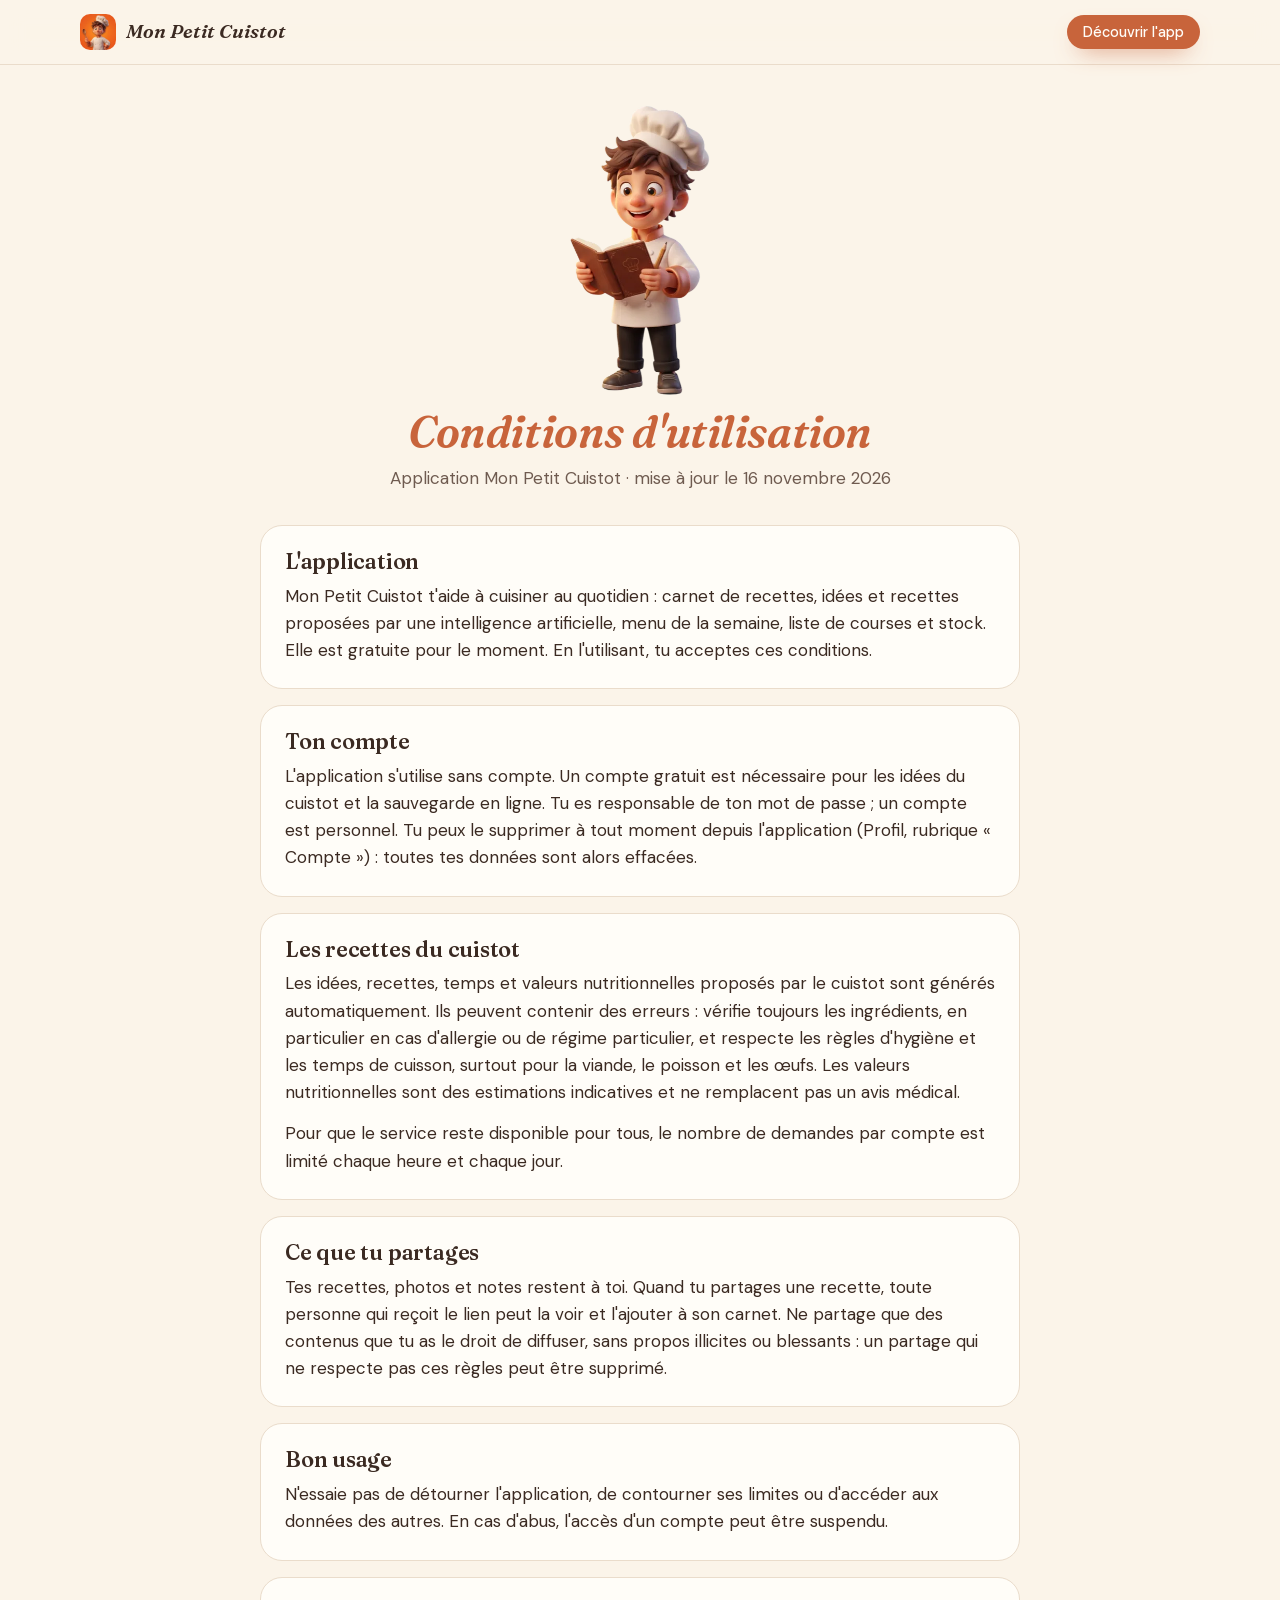
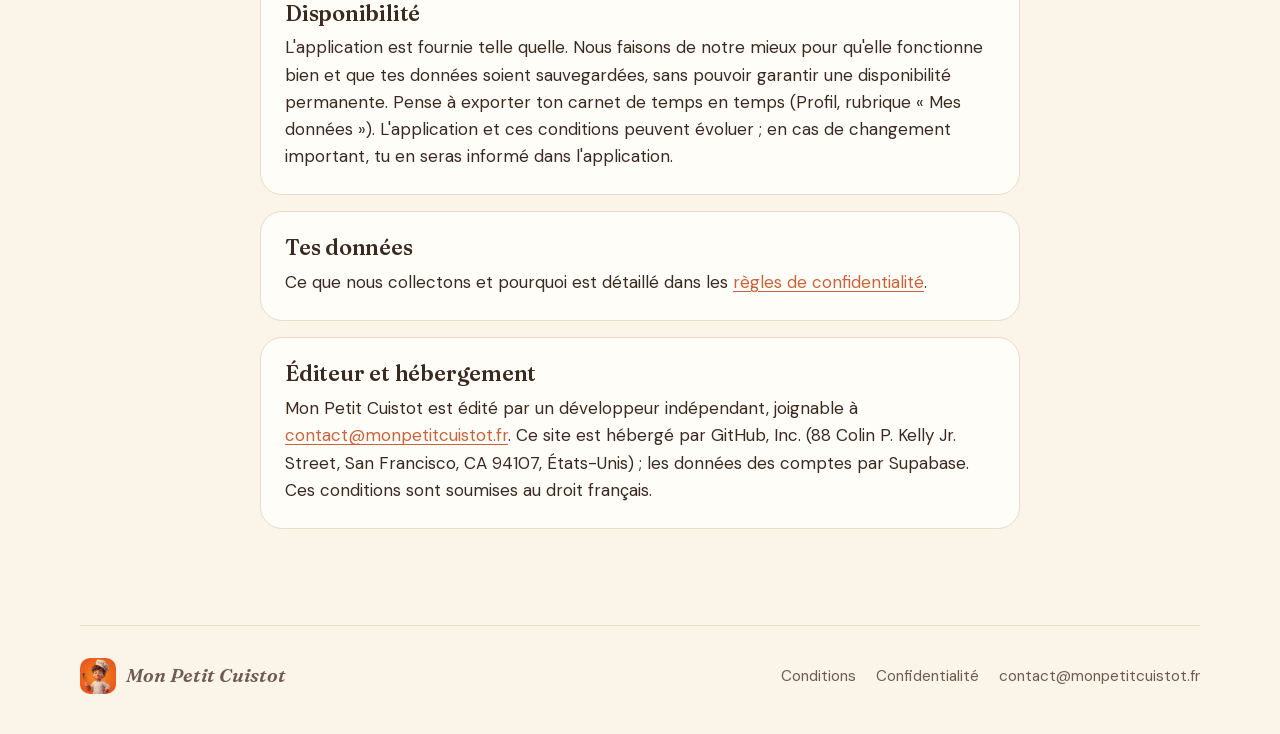
==== conditions.html @ 51877a73 "Partage par lien avec la recette affichée, conditions d'utilisation, maquette du générateur Co-Autho" ====
<!doctype html>
<html lang="fr">
<head>
  <meta charset="utf-8">
  <meta name="viewport" content="width=device-width, initial-scale=1">
  <title>Conditions d'utilisation · Mon Petit Cuistot</title>
  <meta name="description" content="Conditions d'utilisation de l'application Mon Petit Cuistot.">
  <link rel="canonical" href="https://monpetitcuistot.fr/conditions.html">
  <meta name="theme-color" content="#fbf4e9" media="(prefers-color-scheme: light)">
  <meta name="theme-color" content="#1c1512" media="(prefers-color-scheme: dark)">
  <link rel="icon" type="image/png" href="img/favicon.png">
  <link rel="apple-touch-icon" href="img/apple-touch-icon.png">
  <link rel="stylesheet" href="style.css">
</head>
<body>
  <header class="nav defile">
    <div class="conteneur">
      <a class="marque" href="./"><img src="img/icone.webp" alt="" width="36" height="36">Mon Petit Cuistot</a>
      <nav class="nav-liens"><a class="bouton petit" href="./">Découvrir l'app</a></nav>
    </div>
  </header>
  <main class="page">
    <header class="entete">
      <img src="img/cuistot-reading.webp" alt="Le petit cuistot lit attentivement" width="140" height="290">
      <h1>Conditions d'utilisation</h1>
      <p class="sous-titre">Application Mon Petit Cuistot · mise à jour le 16 novembre 2026</p>
    </header>

    <section class="carte">
      <h2>L'application</h2>
      <p>Mon Petit Cuistot t'aide à cuisiner au quotidien : carnet de recettes, idées et recettes proposées par une intelligence artificielle, menu de la semaine, liste de courses et stock. Elle est gratuite pour le moment. En l'utilisant, tu acceptes ces conditions.</p>
    </section>

    <section class="carte">
      <h2>Ton compte</h2>
      <p>L'application s'utilise sans compte. Un compte gratuit est nécessaire pour les idées du cuistot et la sauvegarde en ligne. Tu es responsable de ton mot de passe ; un compte est personnel. Tu peux le supprimer à tout moment depuis l'application (Profil, rubrique « Compte ») : toutes tes données sont alors effacées.</p>
    </section>

    <section class="carte">
      <h2>Les recettes du cuistot</h2>
      <p>Les idées, recettes, temps et valeurs nutritionnelles proposés par le cuistot sont générés automatiquement. Ils peuvent contenir des erreurs : vérifie toujours les ingrédients, en particulier en cas d'allergie ou de régime particulier, et respecte les règles d'hygiène et les temps de cuisson, surtout pour la viande, le poisson et les œufs. Les valeurs nutritionnelles sont des estimations indicatives et ne remplacent pas un avis médical.</p>
      <p>Pour que le service reste disponible pour tous, le nombre de demandes par compte est limité chaque heure et chaque jour.</p>
    </section>

    <section class="carte">
      <h2>Ce que tu partages</h2>
      <p>Tes recettes, photos et notes restent à toi. Quand tu partages une recette, toute personne qui reçoit le lien peut la voir et l'ajouter à son carnet. Ne partage que des contenus que tu as le droit de diffuser, sans propos illicites ou blessants : un partage qui ne respecte pas ces règles peut être supprimé.</p>
    </section>

    <section class="carte">
      <h2>Bon usage</h2>
      <p>N'essaie pas de détourner l'application, de contourner ses limites ou d'accéder aux données des autres. En cas d'abus, l'accès d'un compte peut être suspendu.</p>
    </section>

    <section class="carte">
      <h2>Disponibilité</h2>
      <p>L'application est fournie telle quelle. Nous faisons de notre mieux pour qu'elle fonctionne bien et que tes données soient sauvegardées, sans pouvoir garantir une disponibilité permanente. Pense à exporter ton carnet de temps en temps (Profil, rubrique « Mes données »). L'application et ces conditions peuvent évoluer ; en cas de changement important, tu en seras informé dans l'application.</p>
    </section>

    <section class="carte">
      <h2>Tes données</h2>
      <p>Ce que nous collectons et pourquoi est détaillé dans les <a href="confidentialite.html">règles de confidentialité</a>.</p>
    </section>

    <section class="carte">
      <h2>Éditeur et hébergement</h2>
      <p>Mon Petit Cuistot est édité par un développeur indépendant, joignable à <a href="mailto:contact@monpetitcuistot.fr">contact@monpetitcuistot.fr</a>. Ce site est hébergé par GitHub, Inc. (88 Colin P. Kelly Jr. Street, San Francisco, CA 94107, États-Unis) ; les données des comptes par Supabase. Ces conditions sont soumises au droit français.</p>
    </section>

  </main>
  <footer class="pied">
    <div class="conteneur">
      <a class="marque" href="./"><img src="img/icone.webp" alt="" width="36" height="36" loading="lazy">Mon Petit Cuistot</a>
      <nav aria-label="Liens utiles"><a href="conditions.html">Conditions</a><a href="confidentialite.html">Confidentialité</a><a href="mailto:contact@monpetitcuistot.fr">contact@monpetitcuistot.fr</a></nav>
    </div>
  </footer>
</body>
</html>
---- style.css ----
/* Mon Petit Cuistot — charte « Bistrot Gourmand » (comme l'app : lib/core/theme/). */

@font-face { font-family: "Fraunces"; font-weight: 600; font-style: normal; font-display: swap; src: url("fonts/Fraunces-SemiBold.woff2") format("woff2"); }
@font-face { font-family: "Fraunces"; font-weight: 600; font-style: italic; font-display: swap; src: url("fonts/Fraunces-SemiBoldItalic.woff2") format("woff2"); }
@font-face { font-family: "Fraunces"; font-weight: 700; font-style: normal; font-display: swap; src: url("fonts/Fraunces-Bold.woff2") format("woff2"); }
@font-face { font-family: "DM Sans"; font-weight: 400; font-style: normal; font-display: swap; src: url("fonts/DMSans-Regular.woff2") format("woff2"); }
@font-face { font-family: "DM Sans"; font-weight: 500; font-style: normal; font-display: swap; src: url("fonts/DMSans-Medium.woff2") format("woff2"); }
@font-face { font-family: "DM Sans"; font-weight: 700; font-style: normal; font-display: swap; src: url("fonts/DMSans-Bold.woff2") format("woff2"); }

:root {
  color-scheme: light dark;
  --creme: #fbf4e9;
  --papier: #fffdf8;
  --surface: #f4eadb;
  --cuivre: #c8643b;
  --cuivre-fonce: #a34d2a;
  --cuivre-clair: #f6e3d6;
  --chocolat: #3b2a22;
  --secondaire: #6f5b50;
  --discret: #9a8678;
  --bordure: #eadccb;
  --sauge: #6f8f61;
  --sauge-clair: #e4ebdd;
  --moutarde: #c98f1e;
  --moutarde-clair: #f8eacb;
  --ardoise: #5e7c8a;
  --ardoise-clair: #dde6ea;
  --brique: #b23a2e;
  --brique-clair: #f5deda;
  --tableau: #2c3430;
  --craie: #f3eee4;
  --ombre: 0 24px 60px -24px rgba(59, 42, 34, 0.35);
  --titre: "Fraunces", Georgia, "Times New Roman", serif;
  --texte: "DM Sans", -apple-system, BlinkMacSystemFont, "Segoe UI", Roboto, sans-serif;
}
@media (prefers-color-scheme: dark) {
  :root {
    --creme: #1c1512;
    --papier: #29201b;
    --surface: #33281f;
    --cuivre: #e08257;
    --cuivre-fonce: #f2a781;
    --cuivre-clair: #4a2d20;
    --chocolat: #f4e8d8;
    --secondaire: #c9b8a6;
    --discret: #9a8a7c;
    --bordure: #3f322a;
    --sauge: #9dba8f;
    --sauge-clair: #2d3a28;
    --moutarde: #ebbc5e;
    --moutarde-clair: #433520;
    --ardoise: #8faebb;
    --ardoise-clair: #26353c;
    --brique: #e77565;
    --brique-clair: #4b2420;
    --tableau: #232a27;
    --craie: #efe8dc;
    --ombre: 0 24px 60px -24px rgba(0, 0, 0, 0.7);
  }
}

* { box-sizing: border-box; }
html { scroll-behavior: smooth; -webkit-text-size-adjust: 100%; }
body {
  margin: 0;
  background: var(--creme);
  color: var(--chocolat);
  font: 400 17px/1.6 var(--texte);
  overflow-x: hidden;
}
img { max-width: 100%; height: auto; display: block; }
a { color: var(--cuivre); text-underline-offset: 3px; }
a:hover { color: var(--cuivre-fonce); }
h1, h2, h3 { font-family: var(--titre); font-weight: 600; line-height: 1.15; margin: 0; letter-spacing: -0.01em; }
p { margin: 0 0 14px; }
:focus-visible { outline: 3px solid var(--cuivre); outline-offset: 3px; border-radius: 8px; }
.sr-only { position: absolute; width: 1px; height: 1px; overflow: hidden; clip: rect(0 0 0 0); white-space: nowrap; }

.conteneur { width: min(1120px, 100% - 32px); margin-inline: auto; }
.surtitre {
  display: inline-block;
  font: 700 0.78rem/1 var(--texte);
  letter-spacing: 0.16em;
  text-transform: uppercase;
  color: var(--cuivre);
  margin-bottom: 14px;
}
.accroche { font-style: italic; color: var(--cuivre); }
.souligne { background: linear-gradient(transparent 62%, var(--moutarde-clair) 62%, var(--moutarde-clair) 92%, transparent 92%); padding: 0 2px; }

/* ------------------------------------------------------------ Navigation */
.nav {
  position: sticky; top: 0; z-index: 20;
  background: color-mix(in srgb, var(--creme) 86%, transparent);
  backdrop-filter: saturate(1.4) blur(12px);
  -webkit-backdrop-filter: saturate(1.4) blur(12px);
  border-bottom: 1px solid transparent;
  transition: border-color 0.3s;
}
.nav.defile { border-bottom-color: var(--bordure); }
.nav .conteneur { display: flex; align-items: center; justify-content: space-between; height: 64px; gap: 16px; }
.marque { display: flex; align-items: center; gap: 10px; text-decoration: none; color: var(--chocolat); font: italic 600 1.2rem/1 var(--titre); }
.marque img { width: 36px; height: 36px; border-radius: 10px; }
.nav-liens { display: flex; align-items: center; gap: 22px; }
.nav-liens a { color: var(--secondaire); text-decoration: none; font-weight: 500; font-size: 0.95rem; }
.nav-liens a:hover { color: var(--cuivre); }
.nav-liens .bouton { color: var(--papier); }
@media (max-width: 760px) { .nav-liens a:not(.bouton) { display: none; } }

/* ------------------------------------------------------------ Boutons */
.bouton {
  display: inline-flex; align-items: center; justify-content: center; gap: 10px;
  font: 700 1rem/1 var(--texte);
  padding: 15px 24px; border-radius: 999px; border: 0; cursor: pointer;
  background: var(--cuivre); color: var(--papier); text-decoration: none;
  box-shadow: 0 10px 24px -12px var(--cuivre);
  transition: transform 0.2s, background 0.2s, box-shadow 0.2s;
}
.bouton:hover { background: var(--cuivre-fonce); color: var(--papier); transform: translateY(-2px); }
@media (prefers-color-scheme: dark) { .bouton, .bouton:hover { color: #1c1512; } .nav-liens .bouton { color: #1c1512; } }
.bouton.petit { padding: 10px 16px; font-size: 0.9rem; }
.bouton.contour { background: transparent; color: var(--chocolat); border: 1.5px solid var(--bordure); box-shadow: none; }
.bouton.contour:hover { border-color: var(--cuivre); color: var(--cuivre); }
.bouton svg { width: 20px; height: 20px; flex: none; }

.stores { display: flex; flex-wrap: wrap; gap: 12px; margin-top: 28px; }
.store {
  display: flex; align-items: center; gap: 12px;
  padding: 10px 18px 10px 14px; border-radius: 16px;
  background: var(--chocolat); color: var(--creme); text-decoration: none;
}
.store svg { width: 26px; height: 26px; flex: none; }
.store small { display: block; font-size: 0.7rem; opacity: 0.75; letter-spacing: 0.04em; text-transform: uppercase; }
.store strong { display: block; font: 600 1.05rem/1.2 var(--texte); }
.store:hover { color: var(--creme); }
.bientot { margin-top: 12px; color: var(--secondaire); font-size: 0.92rem; }

/* ------------------------------------------------------------ Héros */
.heros { position: relative; padding: 48px 0 80px; }
.heros .conteneur { display: grid; grid-template-columns: 1.05fr 0.95fr; align-items: center; gap: 48px; }
.heros h1 { font-size: clamp(2.5rem, 6vw, 4.3rem); font-weight: 700; }
.heros h1 em { font-weight: 600; color: var(--cuivre); }
.heros .intro { font-size: 1.18rem; color: var(--secondaire); max-width: 34ch; margin-top: 20px; }
.badges-heros { display: flex; flex-wrap: wrap; gap: 8px; margin-top: 22px; }
.pastille {
  display: inline-flex; align-items: center; gap: 6px;
  font-size: 0.85rem; font-weight: 500; padding: 6px 12px; border-radius: 999px;
  background: var(--papier); border: 1px solid var(--bordure); color: var(--secondaire);
}
.pastille svg { width: 16px; height: 16px; color: var(--sauge); }
.scene { position: relative; display: flex; justify-content: center; isolation: isolate; }
.scene::before {
  content: ""; position: absolute; inset: -18% -30%; z-index: -1;
  background: radial-gradient(closest-side, var(--cuivre-clair), transparent);
}
.scene .mascotte-heros {
  position: absolute; right: calc(50% + 110px); bottom: -24px; width: 190px; z-index: 2;
  filter: drop-shadow(0 18px 24px rgba(59, 42, 34, 0.25));
  animation: salut 5s ease-in-out infinite;
  transform-origin: bottom center;
}
@keyframes salut { 0%, 100% { transform: rotate(0); } 50% { transform: rotate(-3deg) translateY(-6px); } }
@media (max-width: 900px) {
  .heros { padding-top: 24px; }
  .heros .conteneur { grid-template-columns: 1fr; gap: 56px; }
  .heros .intro { max-width: none; }
  .scene .mascotte-heros { width: 120px; right: calc(50% + 100px); }
}

/* ------------------------------------------------------------ Téléphone (maquette) */
.telephone {
  position: relative; width: 300px; height: 620px; flex: none;
  border-radius: 48px; padding: 11px;
  background: linear-gradient(145deg, #3d2e27, #1a1310);
  box-shadow: var(--ombre), inset 0 0 0 2px #5a463b;
}
.telephone .ecran {
  position: relative; height: 100%; overflow: hidden; border-radius: 38px;
  background: var(--creme); color: var(--chocolat);
  display: flex; flex-direction: column; padding: 46px 18px 18px;
  font-size: 14px;
}
.telephone .ilot { position: absolute; top: 11px; left: 50%; transform: translateX(-50%); width: 96px; height: 28px; border-radius: 20px; background: #0d0907; z-index: 3; }
.telephone .barre-etat { position: absolute; top: 14px; left: 28px; right: 26px; display: flex; justify-content: space-between; font-weight: 700; font-size: 13px; }
.app-titre { font: italic 600 1.45rem/1.15 var(--titre); color: var(--cuivre); margin: 8px 0 14px; }
.champ {
  background: var(--papier); border: 1.5px solid var(--cuivre); border-radius: 14px;
  padding: 11px 12px; min-height: 44px; display: flex; align-items: center; gap: 8px;
}
.champ svg { width: 18px; height: 18px; color: var(--cuivre); flex: none; }
.frappe::after { content: ""; display: inline-block; width: 2px; height: 1.05em; background: var(--cuivre); margin-left: 2px; vertical-align: -2px; animation: curseur 1s steps(1) infinite; }
@keyframes curseur { 50% { opacity: 0; } }
.modes { display: flex; gap: 6px; margin: 12px 0; }
.modes span { flex: 1; white-space: nowrap; text-align: center; font-size: 10.5px; font-weight: 500; padding: 7px 4px; border-radius: 999px; border: 1px solid var(--bordure); background: var(--papier); color: var(--secondaire); }
.modes span.actif { background: var(--cuivre-clair); border-color: var(--cuivre); color: var(--cuivre-fonce); font-weight: 700; }
.idees { display: flex; flex-direction: column; gap: 8px; margin-top: 4px; flex: 1 1 auto; min-height: 0; overflow: hidden; }
.idee {
  background: var(--papier); border: 1px solid var(--bordure); border-radius: 16px; padding: 9px 12px; flex: none;
  opacity: 0; transform: translateY(14px); transition: opacity 0.45s, transform 0.45s;
}
.idee.visible { opacity: 1; transform: none; }
.idee strong { display: block; font: 600 0.98rem/1.25 var(--titre); }
.idee .meta { display: flex; align-items: center; gap: 8px; margin-top: 4px; font-size: 11.5px; color: var(--secondaire); }
.idee .meta svg { width: 13px; height: 13px; }
.cat { font-weight: 700; font-size: 10.5px; letter-spacing: 0.04em; text-transform: uppercase; padding: 2px 8px; border-radius: 999px; }
.cat.vege { background: var(--sauge-clair); color: var(--sauge); }
.cat.viande { background: var(--cuivre-clair); color: var(--cuivre-fonce); }
.cat.poisson { background: var(--ardoise-clair); color: var(--ardoise); }
.reflexion { display: flex; align-items: center; gap: 10px; color: var(--secondaire); font-size: 12.5px; height: 0; overflow: visible; transform: translateY(14px); opacity: 0; transition: opacity 0.3s; }
.reflexion.visible { opacity: 1; }
.reflexion span { display: inline-flex; gap: 4px; }
.reflexion i { width: 6px; height: 6px; border-radius: 50%; background: var(--cuivre); animation: bulle 1s ease-in-out infinite; }
.reflexion i:nth-child(2) { animation-delay: 0.15s; }
.reflexion i:nth-child(3) { animation-delay: 0.3s; }
@keyframes bulle { 0%, 100% { transform: translateY(0); opacity: 0.4; } 50% { transform: translateY(-4px); opacity: 1; } }
.barre-onglets { margin-top: 10px; flex: none; display: flex; justify-content: space-around; align-items: center; padding-top: 10px; border-top: 1px solid var(--bordure); color: var(--discret); }
.barre-onglets svg { width: 20px; height: 20px; }
.barre-onglets .plus { width: 38px; height: 38px; border-radius: 50%; background: var(--cuivre); color: var(--papier); display: grid; place-items: center; }

/* ------------------------------------------------------------ Ardoise (plat du jour) */
.ardoise {
  background: var(--tableau); color: var(--craie);
  padding: 22px 0; overflow: hidden; position: relative;
  border-block: 6px solid #6b4a36;
}
.ardoise .defilant { display: flex; gap: 48px; width: max-content; animation: defile 38s linear infinite; }
.ardoise .defilant span { font: italic 600 1.5rem/1 var(--titre); white-space: nowrap; display: flex; align-items: center; gap: 48px; opacity: 0.92; }
.ardoise .defilant span::after { content: ""; width: 9px; height: 9px; border-radius: 50%; background: var(--moutarde); }
@keyframes defile { to { transform: translateX(-50%); } }

/* ------------------------------------------------------------ Sections */
section.bloc { padding: 96px 0; }
.tete-section { max-width: 640px; margin-bottom: 56px; }
.tete-section.centre { margin-inline: auto; text-align: center; }
.tete-section h2 { font-size: clamp(2rem, 4.4vw, 3rem); }
.tete-section p { color: var(--secondaire); font-size: 1.1rem; margin-top: 16px; }

.plat {
  display: grid; grid-template-columns: 1fr 1fr; align-items: center; gap: 56px;
  padding: 48px 0;
}
.plat + .plat { border-top: 1px dashed var(--bordure); }
.plat.inverse .texte-plat { order: 2; }
.texte-plat { position: relative; }
.texte-plat .numero { font: italic 600 1rem/1 var(--titre); color: var(--moutarde); display: block; margin-bottom: 10px; }
.texte-plat h3 { font-size: clamp(1.6rem, 3vw, 2.2rem); margin-bottom: 14px; }
.texte-plat p { color: var(--secondaire); }
.texte-plat ul { list-style: none; padding: 0; margin: 18px 0 0; display: grid; gap: 10px; }
.texte-plat li { display: flex; gap: 10px; align-items: flex-start; }
.texte-plat li svg { width: 20px; height: 20px; color: var(--sauge); flex: none; margin-top: 3px; }
.visuel-plat { position: relative; display: flex; justify-content: center; align-items: flex-end; }
.visuel-plat .pose { position: relative; width: 150px; flex: none; z-index: 2; margin-bottom: -12px; filter: drop-shadow(0 14px 18px rgba(59, 42, 34, 0.22)); }
.visuel-plat .pose.gauche { order: -1; margin-right: -18px; }
.visuel-plat .pose.droite { order: 2; margin-left: -18px; }
@media (max-width: 860px) {
  section.bloc { padding: 72px 0; }
  .plat { grid-template-columns: 1fr; gap: 32px; padding: 40px 0; }
  .plat.inverse .texte-plat { order: 0; }
  .visuel-plat .pose { width: 96px; }
  .visuel-plat .pose.gauche { margin-right: -14px; }
  .visuel-plat .pose.droite { margin-left: -14px; }
  .carte-app { padding: 16px; }
  .visuel-plat .verrou { width: min(270px, 100% - 82px); height: 350px; padding: 22px 10px; }
  .visuel-plat .verrou .heure { font-size: 3.4rem; margin-bottom: 20px; }
  .visuel-plat .activite { padding: 10px; gap: 8px; }
  .visuel-plat .activite .chrono { font-size: 1.2rem; }
  .code-partage { flex-wrap: wrap; }
}

/* Carte « écran d'app » utilisée dans les visuels */
.carte-app {
  width: min(360px, 100%); background: var(--papier); border: 1px solid var(--bordure);
  border-radius: 24px; padding: 20px; box-shadow: var(--ombre); position: relative; z-index: 1;
}
.carte-app h4 { margin: 0 0 12px; font: italic 600 1.15rem/1.2 var(--titre); color: var(--cuivre); }
.carte-app .ligne { display: flex; align-items: center; justify-content: space-between; gap: 10px; padding: 10px 0; border-bottom: 1px solid var(--bordure); font-size: 0.95rem; }
.carte-app .ligne:last-of-type { border-bottom: 0; }
.etiquette { font-size: 0.75rem; font-weight: 700; padding: 3px 10px; border-radius: 999px; white-space: nowrap; }
.etiquette.urgent { background: var(--brique-clair); color: var(--brique); }
.etiquette.bientot { background: var(--moutarde-clair); color: var(--moutarde); }
.etiquette.ok { background: var(--sauge-clair); color: var(--sauge); }
.rayon { font: 700 0.7rem/1 var(--texte); letter-spacing: 0.14em; text-transform: uppercase; color: var(--discret); margin: 14px 0 4px; }
.coche { display: flex; align-items: center; gap: 10px; padding: 6px 0; }
.coche i { width: 20px; height: 20px; border-radius: 6px; border: 2px solid var(--bordure); flex: none; display: grid; place-items: center; }
.coche.fait i { background: var(--sauge); border-color: var(--sauge); }
.coche.fait i::after { content: ""; width: 9px; height: 5px; border: 2px solid var(--papier); border-top: 0; border-right: 0; transform: rotate(-45deg) translate(1px, -1px); }
.coche.fait span { text-decoration: line-through; color: var(--discret); }
.coche em { margin-left: auto; font-style: normal; color: var(--discret); font-size: 0.85rem; }
.semaine { display: grid; grid-template-columns: repeat(7, 1fr); gap: 6px; margin-bottom: 14px; }
.semaine span { text-align: center; font-size: 0.72rem; font-weight: 700; color: var(--discret); padding: 8px 0; border-radius: 10px; background: var(--surface); }
.semaine span.rempli { background: var(--cuivre-clair); color: var(--cuivre-fonce); }

/* Écran verrouillé + Live Activity */
.verrou {
  width: 310px; height: 380px; border-radius: 40px; padding: 26px 14px; display: flex; flex-direction: column;
  background: radial-gradient(120% 90% at 30% 10%, #6b4a36, #241915 70%);
  color: #fbf4e9; text-align: center; box-shadow: var(--ombre); position: relative; z-index: 1;
}
.verrou .date { font-size: 0.9rem; opacity: 0.85; }
.verrou .heure { font: 600 4.2rem/1 var(--texte); letter-spacing: -0.02em; margin: 4px 0 26px; }
.activite {
  display: flex; align-items: center; gap: 10px; text-align: left;
  background: #fbf4e9; color: #3b2a22; border-radius: 22px; padding: 12px 14px;
}
.activite img { width: 34px; flex: none; }
.activite .infos { flex: 1; min-width: 0; }
.activite strong { display: block; font-size: 0.85rem; white-space: nowrap; overflow: hidden; text-overflow: ellipsis; }
.activite small { display: block; font-size: 0.72rem; color: #6f5b50; }
.activite .barre { height: 4px; border-radius: 4px; background: #eadccb; margin-top: 6px; overflow: hidden; }
.activite .barre b { display: block; height: 100%; width: 40%; background: #c8643b; border-radius: 4px; }
.verrou .raccourcis { margin-top: auto; display: flex; justify-content: space-between; padding: 0 22px; }
.verrou .raccourcis i { width: 44px; height: 44px; border-radius: 50%; background: rgba(255, 255, 255, 0.16); backdrop-filter: blur(6px); display: grid; place-items: center; }
.verrou .raccourcis svg { width: 20px; height: 20px; color: #fbf4e9; }
.activite .chrono { font: 700 1.5rem/1 var(--texte); color: #c8643b; font-variant-numeric: tabular-nums; }

/* Fiche du guide */
.fiche-progres { height: 8px; border-radius: 8px; background: var(--surface); overflow: hidden; margin: 6px 0 16px; }
.fiche-progres b { display: block; height: 100%; width: 68%; background: var(--sauge); border-radius: 8px; }
.schema { display: flex; align-items: center; justify-content: center; gap: 18px; padding: 18px; border-radius: 16px; background: var(--surface); margin-bottom: 12px; }
.poele { width: 120px; height: 36px; border-radius: 0 0 60px 60px; background: var(--chocolat); position: relative; }
.poele::after { content: ""; position: absolute; right: -60px; top: 6px; width: 64px; height: 10px; border-radius: 6px; background: var(--chocolat); }
.poele .grillade { position: absolute; left: 30px; top: -12px; width: 60px; height: 16px; border-radius: 10px; background: var(--cuivre); animation: saisie 2.4s ease-in-out infinite; }
@keyframes saisie { 50% { transform: translateY(-10px) rotate(-6deg); background: var(--cuivre-fonce); } }
.vapeur { position: absolute; top: -40px; left: 40px; display: flex; gap: 10px; }
.vapeur i { width: 4px; height: 22px; border-radius: 4px; background: var(--discret); opacity: 0; animation: vapeur 2.4s ease-in-out infinite; }
.vapeur i:nth-child(2) { animation-delay: 0.4s; }
.vapeur i:nth-child(3) { animation-delay: 0.8s; }
@keyframes vapeur { 0% { opacity: 0; transform: translateY(8px); } 40% { opacity: 0.6; } 100% { opacity: 0; transform: translateY(-14px); } }

/* Carnet : recette notée en toques */
.photo-recette { height: 150px; border-radius: 16px; margin-bottom: 14px; position: relative; overflow: hidden;
  background: radial-gradient(circle at 50% 55%, #f3d9a5 0 28%, #e8c07a 29% 38%, transparent 39%), radial-gradient(circle at 50% 55%, var(--papier) 0 46%, var(--bordure) 47% 49%, transparent 50%), linear-gradient(135deg, var(--sauge-clair), var(--moutarde-clair)); }
.photo-recette i { position: absolute; width: 14px; height: 14px; border-radius: 50%; background: #9a6b4a; }
.toques { display: flex; gap: 4px; color: var(--moutarde); margin: 8px 0 4px; }
.toques svg { width: 26px; height: 26px; }
.toques svg.vide { color: var(--bordure); }
.code-partage { margin-top: 12px; display: flex; align-items: center; justify-content: space-between; gap: 10px; background: var(--cuivre-clair); border-radius: 14px; padding: 10px 14px; }
.code-partage span { color: var(--secondaire); font-size: 0.9rem; overflow: hidden; text-overflow: ellipsis; white-space: nowrap; }
.code-partage b { font-weight: 700; color: var(--cuivre-fonce); }

/* ------------------------------------------------------------ Marmite (démo) */
.marmite { background: var(--surface); border-radius: 36px; padding: 56px; display: grid; grid-template-columns: 1.1fr 0.9fr; gap: 48px; align-items: center; }
.ingredients { display: flex; flex-wrap: wrap; gap: 10px; margin: 24px 0; }
.ingredient {
  font: 500 0.95rem/1 var(--texte); padding: 11px 16px; border-radius: 999px; cursor: pointer;
  background: var(--papier); color: var(--chocolat); border: 1.5px solid var(--bordure);
  transition: transform 0.15s, background 0.2s, border-color 0.2s;
}
.ingredient:hover { border-color: var(--cuivre); }
.ingredient[aria-pressed="true"] { background: var(--cuivre); border-color: var(--cuivre); color: var(--papier); transform: scale(1.04); }
@media (prefers-color-scheme: dark) { .ingredient[aria-pressed="true"] { color: #1c1512; } }
.resultat { background: var(--papier); border: 1px solid var(--bordure); border-radius: 28px; padding: 28px; text-align: center; position: relative; min-height: 360px; display: flex; flex-direction: column; align-items: center; justify-content: center; box-shadow: var(--ombre); }
.resultat img { width: 120px; margin-bottom: 12px; }
.resultat .plat-propose { font: italic 600 1.6rem/1.2 var(--titre); color: var(--cuivre); margin: 6px 0 8px; }
.resultat p { color: var(--secondaire); margin: 0; }
.resultat.mijote img { animation: touille 0.5s ease-in-out 3; }
@keyframes touille { 25% { transform: rotate(-8deg); } 75% { transform: rotate(8deg); } }
.note-demo { font-size: 0.85rem; color: var(--discret); margin-top: 14px; }
@media (max-width: 860px) { .marmite { grid-template-columns: 1fr; padding: 28px 20px; border-radius: 28px; } }

/* ------------------------------------------------------------ Engagements */
.engagements { display: grid; grid-template-columns: repeat(4, 1fr); gap: 16px; }
.engagement { background: var(--papier); border: 1px solid var(--bordure); border-radius: 22px; padding: 24px; }
.engagement .icone { width: 46px; height: 46px; border-radius: 50%; display: grid; place-items: center; background: var(--cuivre-clair); color: var(--cuivre-fonce); margin-bottom: 14px; }
.engagement .icone svg { width: 22px; height: 22px; }
.engagement h3 { font-size: 1.2rem; margin-bottom: 6px; }
.engagement p { color: var(--secondaire); font-size: 0.95rem; margin: 0; }
@media (max-width: 960px) { .engagements { grid-template-columns: 1fr 1fr; } }
@media (max-width: 560px) { .engagements { grid-template-columns: 1fr; } }

/* ------------------------------------------------------------ FAQ */
.faq { max-width: 760px; margin-inline: auto; display: grid; gap: 12px; }
.faq details { background: var(--papier); border: 1px solid var(--bordure); border-radius: 20px; padding: 0 22px; }
.faq summary { cursor: pointer; list-style: none; padding: 20px 0; font: 600 1.12rem/1.3 var(--titre); display: flex; justify-content: space-between; align-items: center; gap: 16px; }
.faq summary::-webkit-details-marker { display: none; }
.faq summary::after { content: "+"; font: 400 1.6rem/1 var(--texte); color: var(--cuivre); transition: transform 0.25s; }
.faq details[open] summary::after { transform: rotate(45deg); }
.faq details p { color: var(--secondaire); padding-bottom: 6px; }

/* ------------------------------------------------------------ Appel final */
.final { text-align: center; padding: 72px 24px; border-radius: 36px; background: var(--cuivre); color: var(--papier); position: relative; overflow: hidden; }
.final h2 { font-size: clamp(2rem, 4.6vw, 3.1rem); }
.final p { opacity: 0.9; font-size: 1.12rem; max-width: 46ch; margin: 16px auto 0; }
.final img { width: 140px; margin: 0 auto 18px; filter: drop-shadow(0 14px 18px rgba(0, 0, 0, 0.25)); }
.final .stores { justify-content: center; }
.final .store { background: var(--papier); color: var(--chocolat); }
.final a.lien-final { color: inherit; font-weight: 700; }
@media (prefers-color-scheme: dark) { .final { color: #1c1512; } .final .store { background: #1c1512; color: #fbf4e9; } }

/* ------------------------------------------------------------ Pied de page */
.pied { padding: 56px 0 40px; color: var(--secondaire); font-size: 0.95rem; }
.pied .conteneur { display: flex; flex-wrap: wrap; align-items: center; justify-content: space-between; gap: 20px; border-top: 1px solid var(--bordure); padding-top: 32px; }
.pied nav { display: flex; flex-wrap: wrap; gap: 20px; }
.pied a { color: var(--secondaire); text-decoration: none; }
.pied a:hover { color: var(--cuivre); }

/* ------------------------------------------------------------ Pages simples (confidentialité, partage) */
.page { width: min(760px, 100% - 32px); margin: 0 auto; padding: 40px 0 24px; }
.page .entete { text-align: center; margin-bottom: 32px; }
.page .entete img { width: 140px; margin: 0 auto; }
.page h1 { font-size: clamp(2rem, 6vw, 2.7rem); font-style: italic; color: var(--cuivre); margin: 12px 0 8px; }
.page .sous-titre { color: var(--secondaire); font-size: 1.08rem; }
.carte { background: var(--papier); border: 1px solid var(--bordure); border-radius: 22px; padding: 24px; margin-bottom: 16px; }
.carte h2 { font-size: 1.35rem; margin-bottom: 8px; }
.carte p:last-child { margin-bottom: 0; }

/* ------------------------------------------------------------ Apparition au défilement */
.js .apparait { opacity: 0; transform: translateY(28px); transition: opacity 0.7s ease, transform 0.7s ease; }
.js .apparait.vu { opacity: 1; transform: none; }

@media (prefers-reduced-motion: reduce) {
  *, *::before, *::after { animation: none !important; transition: none !important; scroll-behavior: auto !important; }
  .js .apparait { opacity: 1; transform: none; }
  .idee { opacity: 1; transform: none; }
}
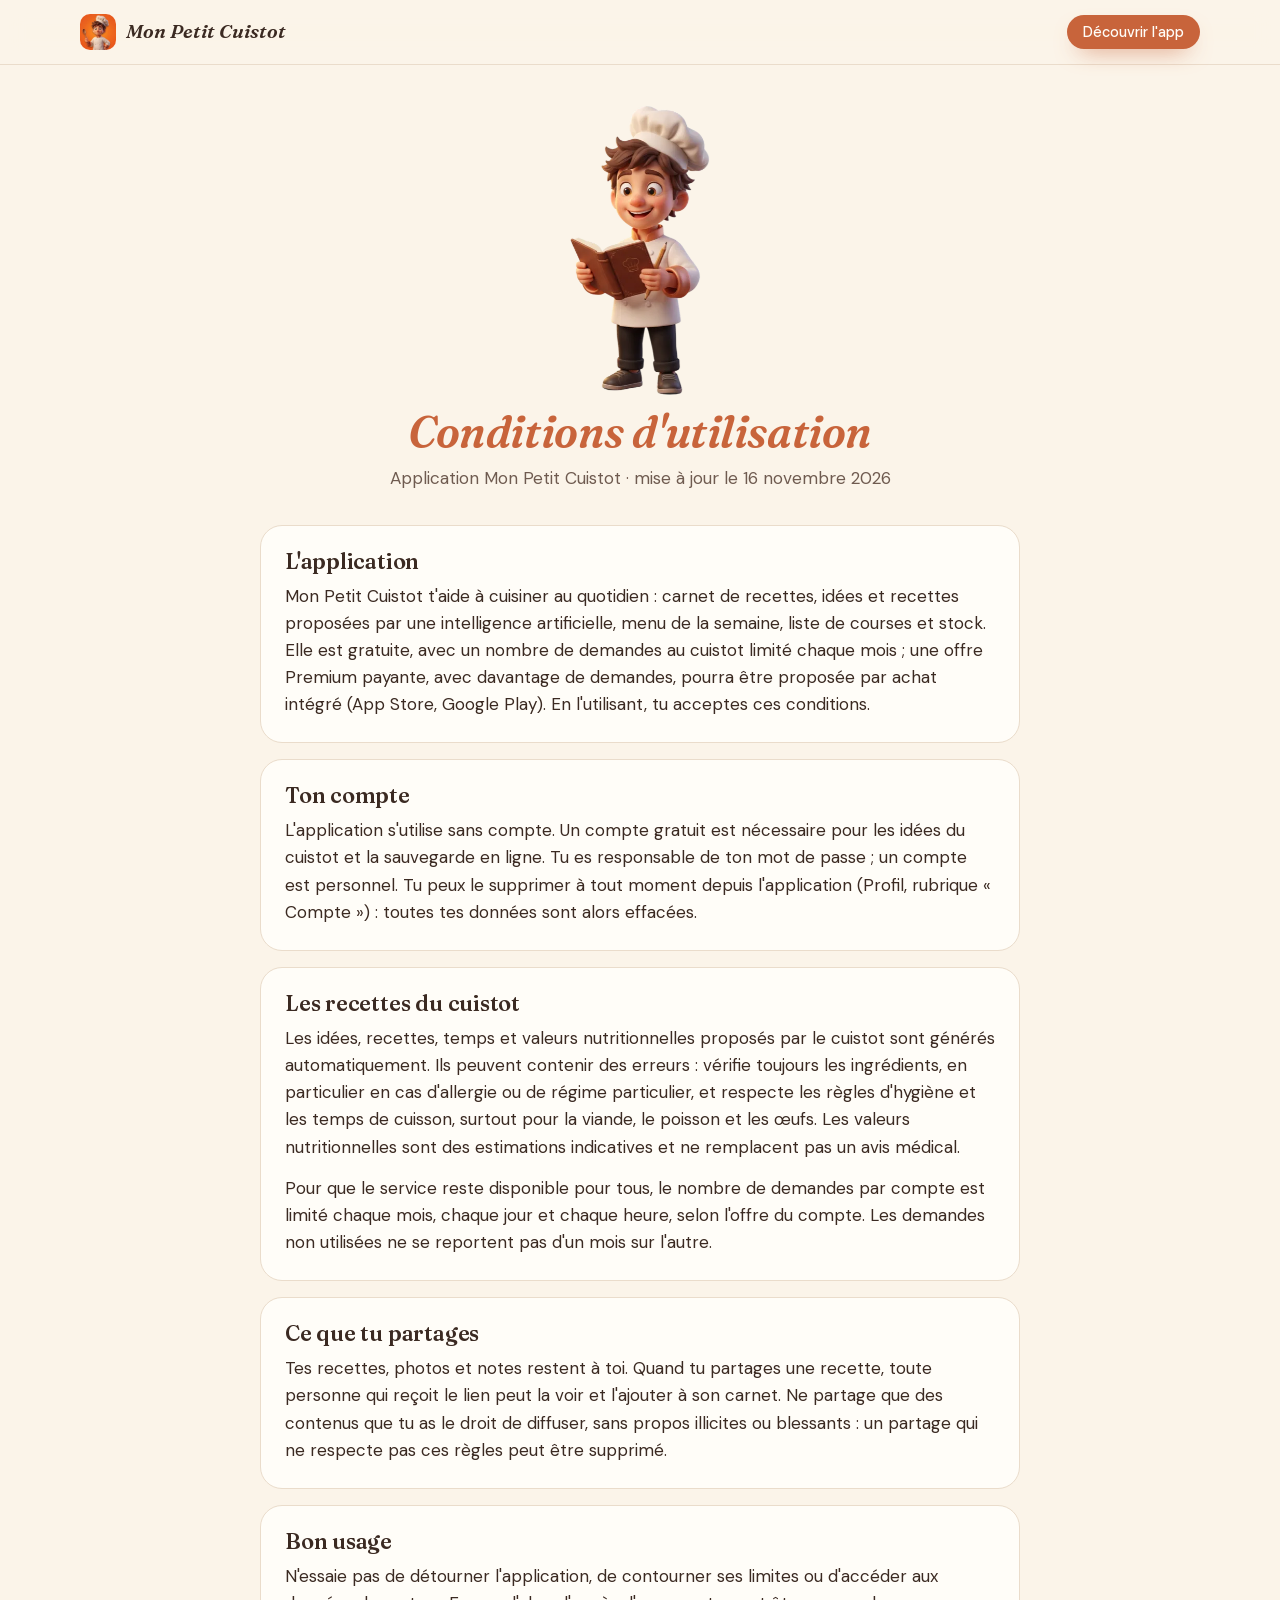
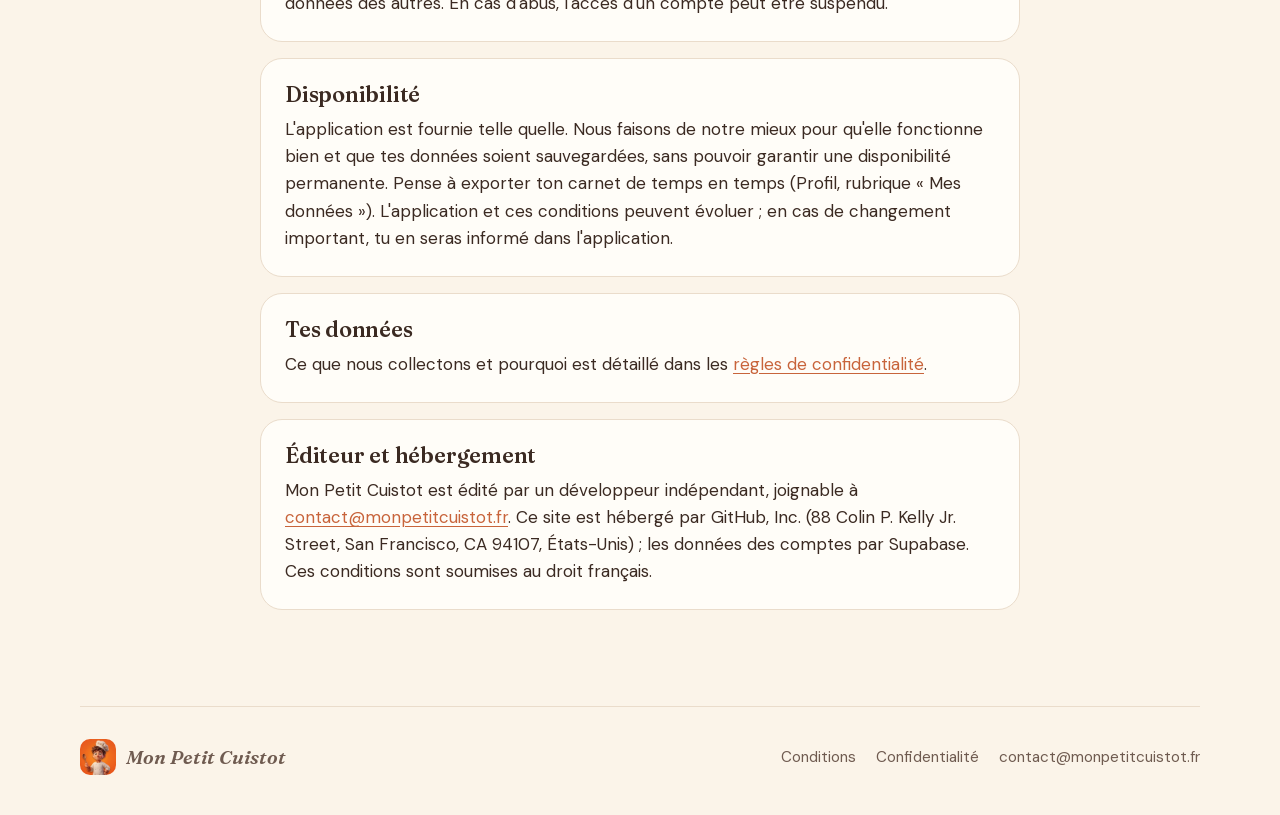
==== commit 5a08b83d: "FAQ et conditions : quota mensuel du cuistot, offre Premium à venir Co-Authored-By: Claude Opus 5.5 " ====
--- a/conditions.html
+++ b/conditions.html
@@ -28,7 +28,7 @@
 
     <section class="carte">
       <h2>L'application</h2>
-      <p>Mon Petit Cuistot t'aide à cuisiner au quotidien : carnet de recettes, idées et recettes proposées par une intelligence artificielle, menu de la semaine, liste de courses et stock. Elle est gratuite pour le moment. En l'utilisant, tu acceptes ces conditions.</p>
+      <p>Mon Petit Cuistot t'aide à cuisiner au quotidien : carnet de recettes, idées et recettes proposées par une intelligence artificielle, menu de la semaine, liste de courses et stock. Elle est gratuite, avec un nombre de demandes au cuistot limité chaque mois ; une offre Premium payante, avec davantage de demandes, pourra être proposée par achat intégré (App Store, Google Play). En l'utilisant, tu acceptes ces conditions.</p>
     </section>
 
     <section class="carte">
@@ -39,7 +39,7 @@
     <section class="carte">
       <h2>Les recettes du cuistot</h2>
       <p>Les idées, recettes, temps et valeurs nutritionnelles proposés par le cuistot sont générés automatiquement. Ils peuvent contenir des erreurs : vérifie toujours les ingrédients, en particulier en cas d'allergie ou de régime particulier, et respecte les règles d'hygiène et les temps de cuisson, surtout pour la viande, le poisson et les œufs. Les valeurs nutritionnelles sont des estimations indicatives et ne remplacent pas un avis médical.</p>
-      <p>Pour que le service reste disponible pour tous, le nombre de demandes par compte est limité chaque heure et chaque jour.</p>
+      <p>Pour que le service reste disponible pour tous, le nombre de demandes par compte est limité chaque mois, chaque jour et chaque heure, selon l'offre du compte. Les demandes non utilisées ne se reportent pas d'un mois sur l'autre.</p>
     </section>
 
     <section class="carte">
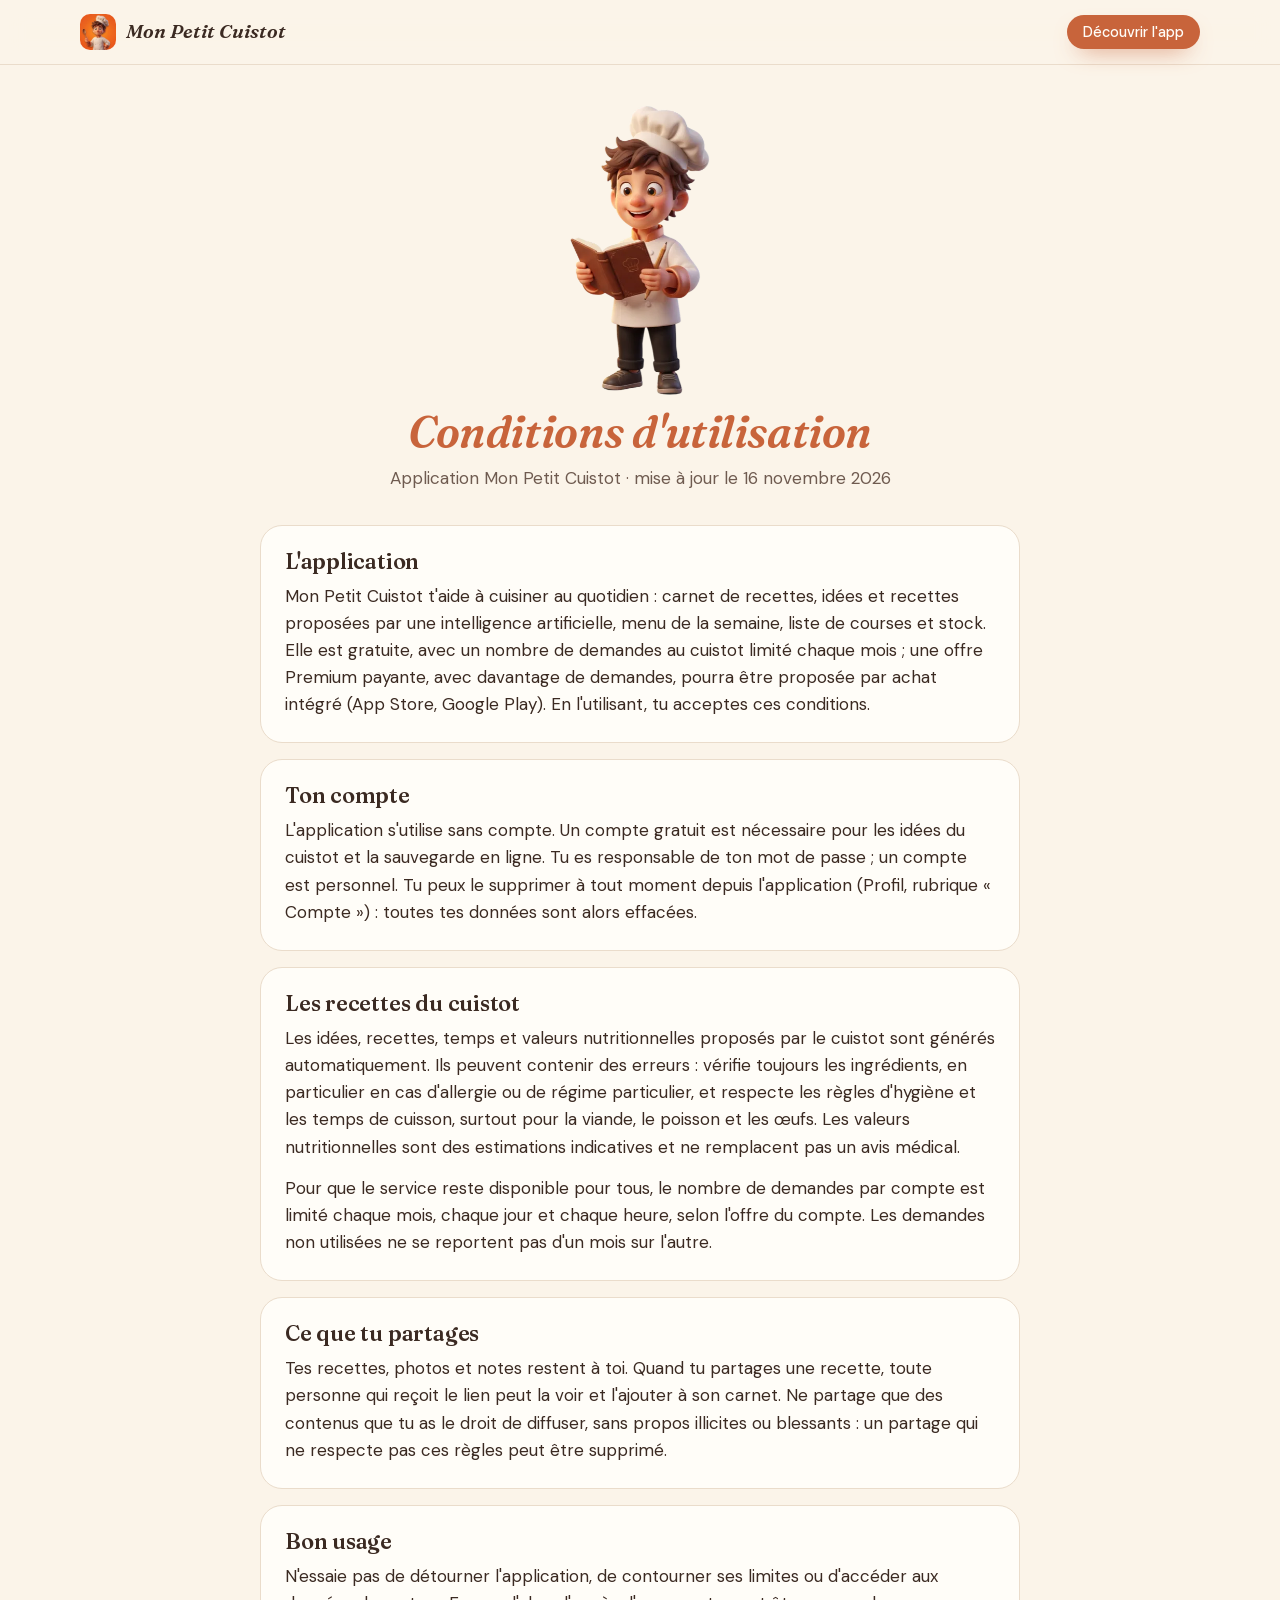
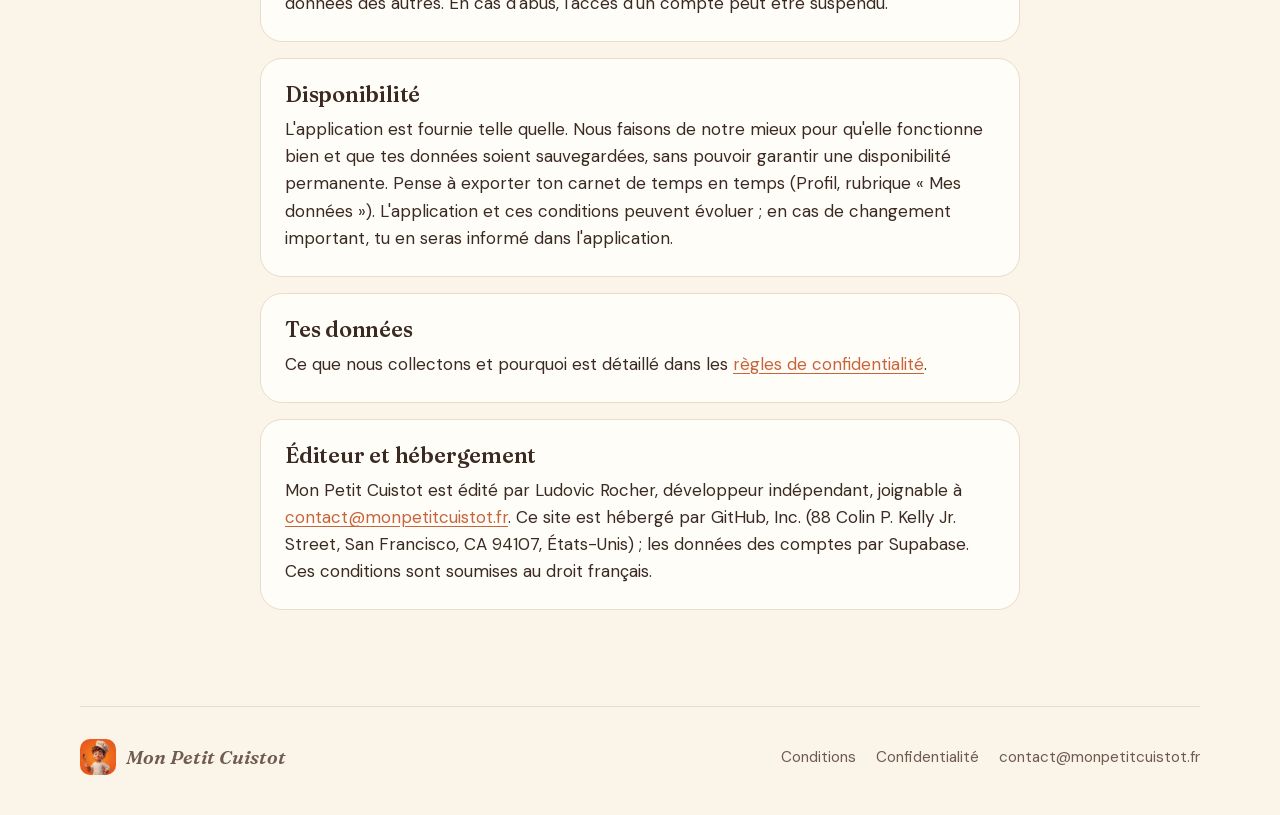
==== commit a9742991: "Confidentialité complétée, éditeur nommé, FAQ Premium" ====
--- a/conditions.html
+++ b/conditions.html
@@ -64,7 +64,7 @@
 
     <section class="carte">
       <h2>Éditeur et hébergement</h2>
-      <p>Mon Petit Cuistot est édité par un développeur indépendant, joignable à <a href="mailto:contact@monpetitcuistot.fr">contact@monpetitcuistot.fr</a>. Ce site est hébergé par GitHub, Inc. (88 Colin P. Kelly Jr. Street, San Francisco, CA 94107, États-Unis) ; les données des comptes par Supabase. Ces conditions sont soumises au droit français.</p>
+      <p>Mon Petit Cuistot est édité par Ludovic Rocher, développeur indépendant, joignable à <a href="mailto:contact@monpetitcuistot.fr">contact@monpetitcuistot.fr</a>. Ce site est hébergé par GitHub, Inc. (88 Colin P. Kelly Jr. Street, San Francisco, CA 94107, États-Unis) ; les données des comptes par Supabase. Ces conditions sont soumises au droit français.</p>
     </section>
 
   </main>
